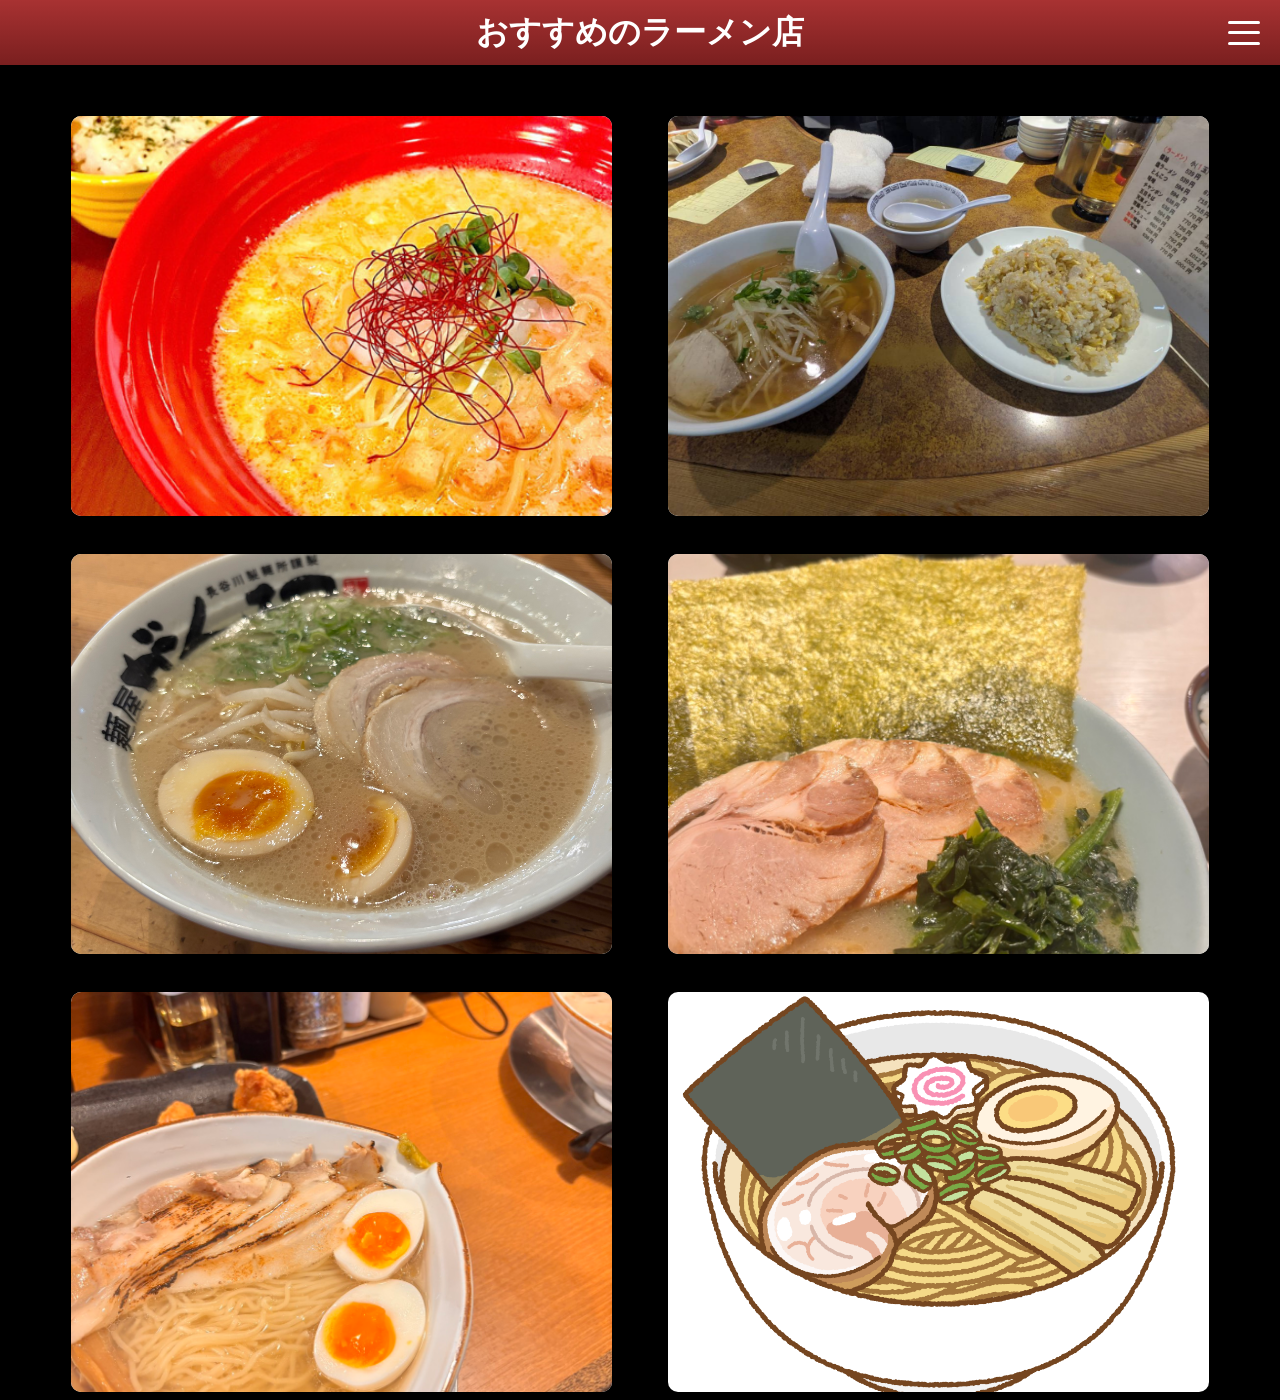
==== index-main.html @ b4afd477 "add imgs" ====
<!DOCTYPE html>
<html lang="ja">

    <head>
        <meta charset="utf-8">
        <title>おすすめのラーメン店</title>
        <link rel="stylesheet" href="style-main.css">
    </head>

    <body>

        <header class="header">
            <input type="checkbox" id="menu-btn-opn">
            <label for="menu-btn-opn" class="hamburger-menu">
                <span></span>
                <span></span>
                <span></span>
            </label>

            <label for="menu-btn-opn" class="overlay"></label>

            <div class="menu-panel">
                <div class="menu-header">
                    <h2>おしながき</h2>
                    <label for="menu-btn-opn" class="cls">
                        <span class="cls-span">×</span>
                    </label>
                </div>

                <nav class="menu-contents">
                    <div class="menu-scroll">
                        <ul>
                            <div class="menu-boxes">
                                <a href="https://kadai-moodle.kagawa-u.ac.jp/course/view.php?id=25307"><li>Moodle</li></a>
                                <a href="enishi/kaisen.html"><li>海鮮チーズ麺トロリ高松店</li></a>
                                <a href="haruhito/dongyou.html"><li>鈍餃</li></a>
                                <a href="masanori/masanori.html"><li>麺屋 がんてつ</li></a>
                                <a href="masanori/masanori.html"><li>あるラーメン店</li></a>
                                <a href="masanori/masanori.html"><li>あるラーメン店</li></a>
                                <a href="masanori/masanori.html"><li>あるラーメン店</li></a>
                                <a href="https://abehiroshi.la.coocan.jp/"><li>速度診断用</li></a>
                            </div>
                        </ul>
                    </div>
                </nav>                      
            </div>

            <h1 style="color: white; text-align:center;">おすすめのラーメン店</h1>

        </header>


        <div class="container01">

            <a href="enishi/kaisen.html"><div class="midashi">
                <img src="enishi/海鮮チーズ麺写真.png" class="imgs">
                <div class="midashi-bottom">
                    海鮮チーズ麵トロリ高松店<br>
                    チーズ好きは必見！
                </div>
            </div></a>

            <a href="haruhito/dongyou.html"><div class="midashi">
                <img src="haruhito/image.jpg" class="imgs">
                <div class="midashi-bottom">
                    鈍餃<br>
                    ラーメン以外もおいしい！！！！
                </div>
            </div></a>

        </div>



        <div class="container01">

            <a href="masanori/masanori.html"><div class="midashi">
                <img src="masanori/ramen.jpeg" class="imgs">
                <div class="midashi-bottom">
                    麺屋 がんてつ<br>
                </div>
            </div></a>

            <a href="sample.html"><div class="midashi">
                <img src="pictures/ごうめんや.jpg" class="imgs">
                <div class="midashi-bottom">
                    剛麺家<br>
                </div>
            </div></a>
            
        </div>


        <div class="container01">

            <a href="sample.html"><div class="midashi">
                <img src="pictures/軌跡.jpg" class="imgs">
                <div class="midashi-bottom">
                    軌跡<br>
                </div>
            </div></a>

            <a href="sample.html"><div class="midashi">
                <img src="pictures/ramen_01.png" class="imgs">
                <div class="midashi-bottom">
                    ここに説明文<br>
                    ああああああ
                </div>
            </div></a>
            
        </div>


        <script>

            const targets = document.querySelectorAll(".midashi");

            const observer = new IntersectionObserver((entries) => {
                entries.forEach(entry => {
                    if (entry.isIntersecting) {
                        entry.target.classList.add('show');
                    } else {
                        entry.target.classList.remove('show');
                    }
                });
            } , {
                threshold: 0.2
            });

            targets.forEach(target => observer.observe(target));

        </script>


    </body>

</html>
---- style-main.css ----
body{
    background-color: #000;
    padding-top: 70px;
    font-family: "Yu Gothic", "Meiryo", sans-serif;
}
.header{
    position: fixed;
    background-color: red;
    background: linear-gradient(180deg, #a83232 0%, #7a1f1f 100%);
    box-shadow: 0 4px 10px rgba(0,0,0,0.3);
    top: 0;
    left: 0;
    width: 100%;
    height: 65px;
    z-index: 997;
    align-items: center;
    justify-content: center;
}
.header h1{
    position: absolute;
    left: 50%;
    top: 50%;
    transform: translate(-50%, -50%);
    margin: 0;
    white-space: nowrap;
    font-family: "HG行書体", "游明朝", "ＭＳ 明朝", serif;
}

.hamburger-menu{
    display: flex;
    flex-direction: column;
    justify-content: space-between;
    position: absolute;
    right: 20px;
    top: 50%;
    transform: translateY(-50%);
    width: 32px;
    height: 24px;
    padding: 0;
    border: none;
    background: transparent;
    cursor: pointer;
}
.hamburger-menu span {
    display: block;
    width: 100%;
    height: 3px;
    background-color: #fff;
    border-radius: 2px;
    transition: all 0.3s ease;
}
.menu-panel{
    position: fixed;
    top: 0;
    right: 0;
    width: 65%;
    height: 100%;
    z-index: 998;
    transform: translateX(100%);
    transition: transform 0.3s ease;
    display: flex;
    flex-direction: column;
    background-color: #fff;
    border-radius: 7px;
}
#menu-btn-opn:checked ~ .menu-panel{
    transform: translateX(0);
}
.menu-header{
    flex-shrink: 0;
    display: flex;
    justify-content: flex-end;
    padding: 10px 20px;
    min-height: 48px;
    border-bottom: 2px solid red;
}
.menu-header h2{
    margin: 0 auto;
    padding-left: 83px;
    padding-top: 8px;
}
.menu-contents{
    position: relative;
    width: 100%;
    height: 98%;
    border-radius: 7px;
    z-index: 998;
    background: #fff;
    flex: 1;
    min-height: 0;
}
.menu-scroll{
    height: 100%;
    overflow-y: auto;
    box-sizing: border-box;
    padding-right: 12px;
}
.menu-boxes{
    cursor: pointer;
    display: flex;
    flex-direction: column;
    align-items: stretch;
    width: 90%;
    margin: 0 auto;
    text-align: center;
}
.menu-boxes li{
    width: 100%;
    box-sizing: border-box;
    padding: 22px 24px;
    margin-bottom: 19px;
    font-size: 21px;
    background-color: #e6e6e6;
    color: #000;
    border-radius: 5px;
    box-shadow: 0px 4px 6px #adadad80;
    transition: transform 0.3s ease, box-shadow 0.3s ease;
}
.menu-boxes li:hover {
    transform: translate(-2px, -2px);
    box-shadow: 0px 6px 8px #adadadcc;
}
.menu-contents ul{
    list-style: none;
}
.menu-contents a{
    color: #000;
}
.cls{
    position: static;
    cursor: pointer;
}
.cls-span{
    display: block;
    padding-top: 4px;
    font-size: 50px;
    line-height: 1;
}
.overlay{
    display: none;
    position: fixed;
    top: 0;
    left: 0;
    width: 100%;
    height: 100%;
    z-index: 990;
    background: transparent;
    cursor: default;
}
#menu-btn-opn:checked ~ .overlay{
    display: block;
}
#menu-btn-opn{
    display: none;
}




.container01{
    display: flex;
    align-items: stretch;
    justify-content: center;
    gap: 5%;
    margin-top: 3%;
    width: 90%;
    margin-left: auto;
    margin-right: auto;
}
.container01 a{
    flex: 1;
    display: block;
}
.imgs{
    width:100%;
    height: 400px;      
    object-fit: cover; 
    display: block;
    transition: opacity 0.3s ease;
}
a:hover .imgs{
    opacity: 0.8;
}
.midashi{
    background-color: #fff;
    flex: 1;
    border-radius: 10px;
    border:none;
    box-shadow:0 8px 20px rgba(0,0,0,.25);
    overflow: hidden;
    position: relative;
    opacity: 0;
    transform: translateY(50px);
    transition: opacity 0.6s ease, transform 0.6s ease;
}
.midashi.show{
    opacity: 1;
    transform: translateY(0);
}
a {
    text-decoration: none;
}
.midashi-bottom{
    position: absolute;
    left: 0;
    right: 0;
    bottom: 0;
    background: linear-gradient(to bottom, rgba(0, 0, 0, 0.5) 0%, rgba(0, 0, 0, 0.5) 50%, rgba(0, 0, 0, 1) 50%, rgba(0, 0, 0, 1) 100%);
    color: #fff;
    padding: 10px;
    opacity: 0;
    transform: translateY(20px);
    transition: opacity 0.3s ease, transform 0.3s ease;
}
a:hover .midashi-bottom{
    opacity: 1;
    transform: translateY(0);
}
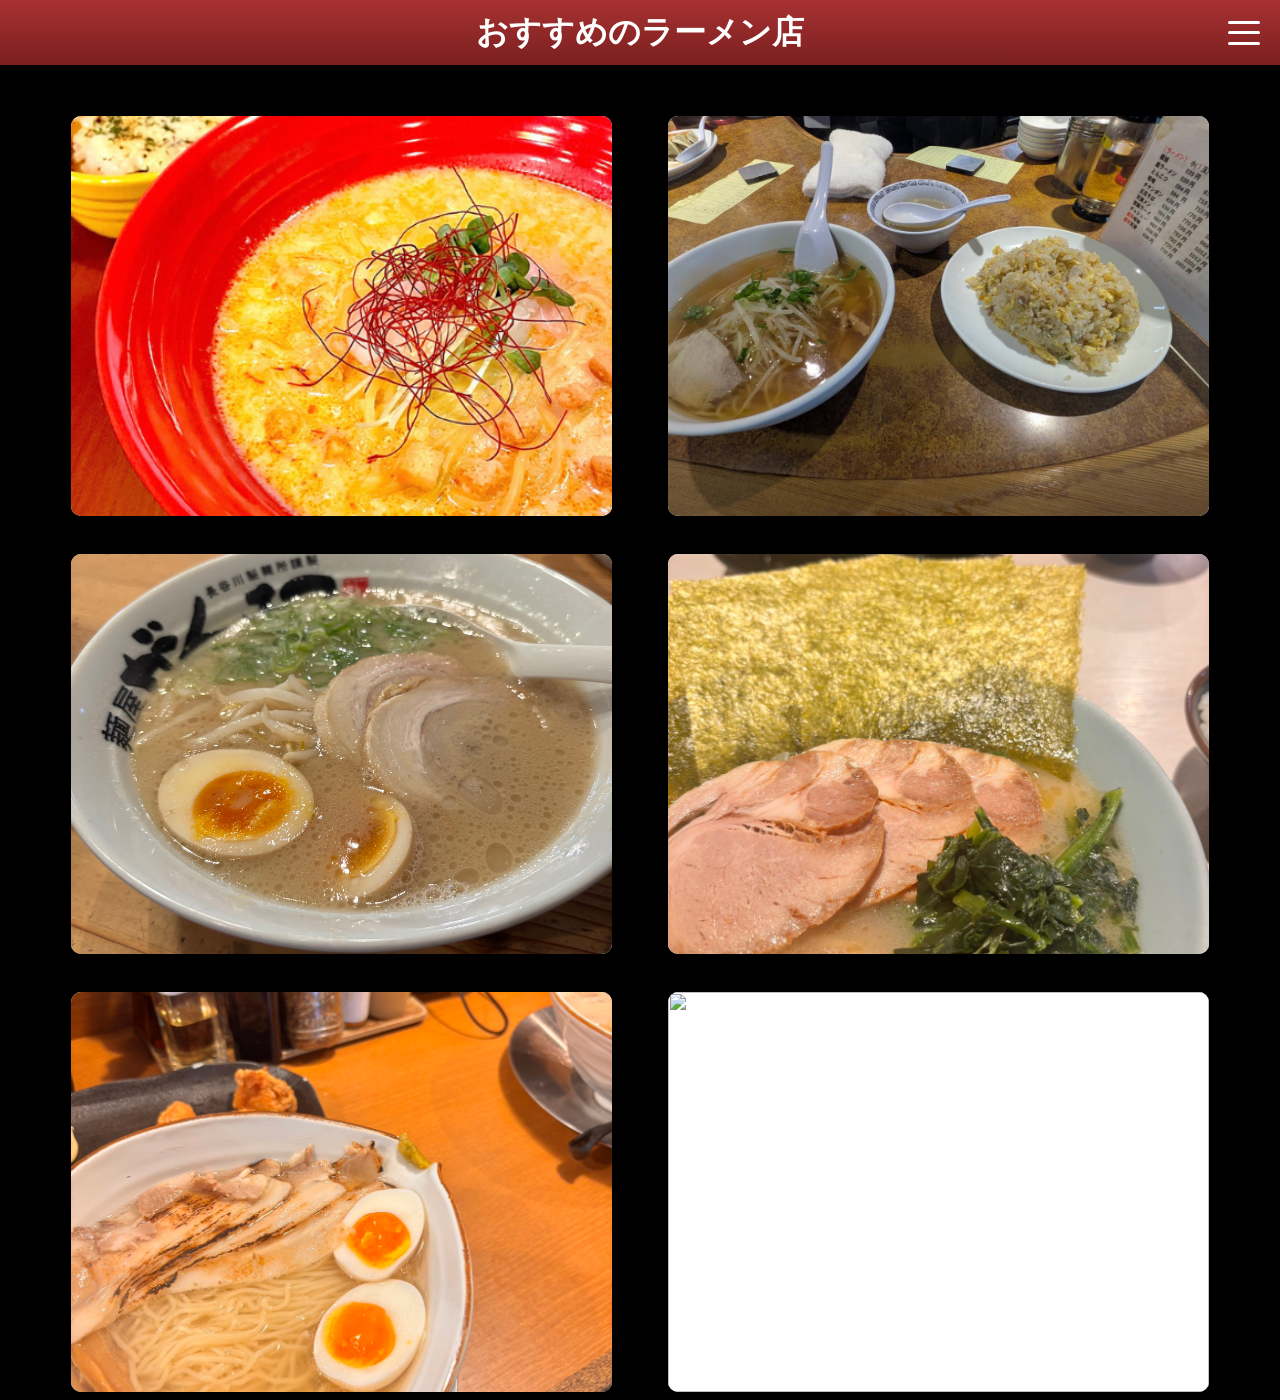
==== commit 4ee816be: "little" ====
--- a/index-main.html
+++ b/index-main.html
@@ -35,8 +35,8 @@
                                 <a href="enishi/kaisen.html"><li>海鮮チーズ麺トロリ高松店</li></a>
                                 <a href="haruhito/dongyou.html"><li>鈍餃</li></a>
                                 <a href="masanori/masanori.html"><li>麺屋 がんてつ</li></a>
-                                <a href="masanori/masanori.html"><li>あるラーメン店</li></a>
-                                <a href="masanori/masanori.html"><li>あるラーメン店</li></a>
+                                <a href="https://www.instagram.com/goumenya/"><li>剛麺家</li></a>
+                                <a href="https://www.instagram.com/menya_kiseki/"><li>軌跡</li></a>
                                 <a href="masanori/masanori.html"><li>あるラーメン店</li></a>
                                 <a href="https://abehiroshi.la.coocan.jp/"><li>速度診断用</li></a>
                             </div>
@@ -81,7 +81,7 @@
                 </div>
             </div></a>
 
-            <a href="sample.html"><div class="midashi">
+            <a href="https://www.instagram.com/goumenya/"><div class="midashi">
                 <img src="pictures/ごうめんや.jpg" class="imgs">
                 <div class="midashi-bottom">
                     剛麺家<br>
@@ -93,18 +93,17 @@
 
         <div class="container01">
 
-            <a href="sample.html"><div class="midashi">
+            <a href="https://www.instagram.com/menya_kiseki/"><div class="midashi">
                 <img src="pictures/軌跡.jpg" class="imgs">
                 <div class="midashi-bottom">
                     軌跡<br>
                 </div>
             </div></a>
 
-            <a href="sample.html"><div class="midashi">
-                <img src="pictures/ramen_01.png" class="imgs">
+            <a href=".html"><div class="midashi">
+                <img src="Pictures/" class="imgs">
                 <div class="midashi-bottom">
                     ここに説明文<br>
-                    ああああああ
                 </div>
             </div></a>
             
